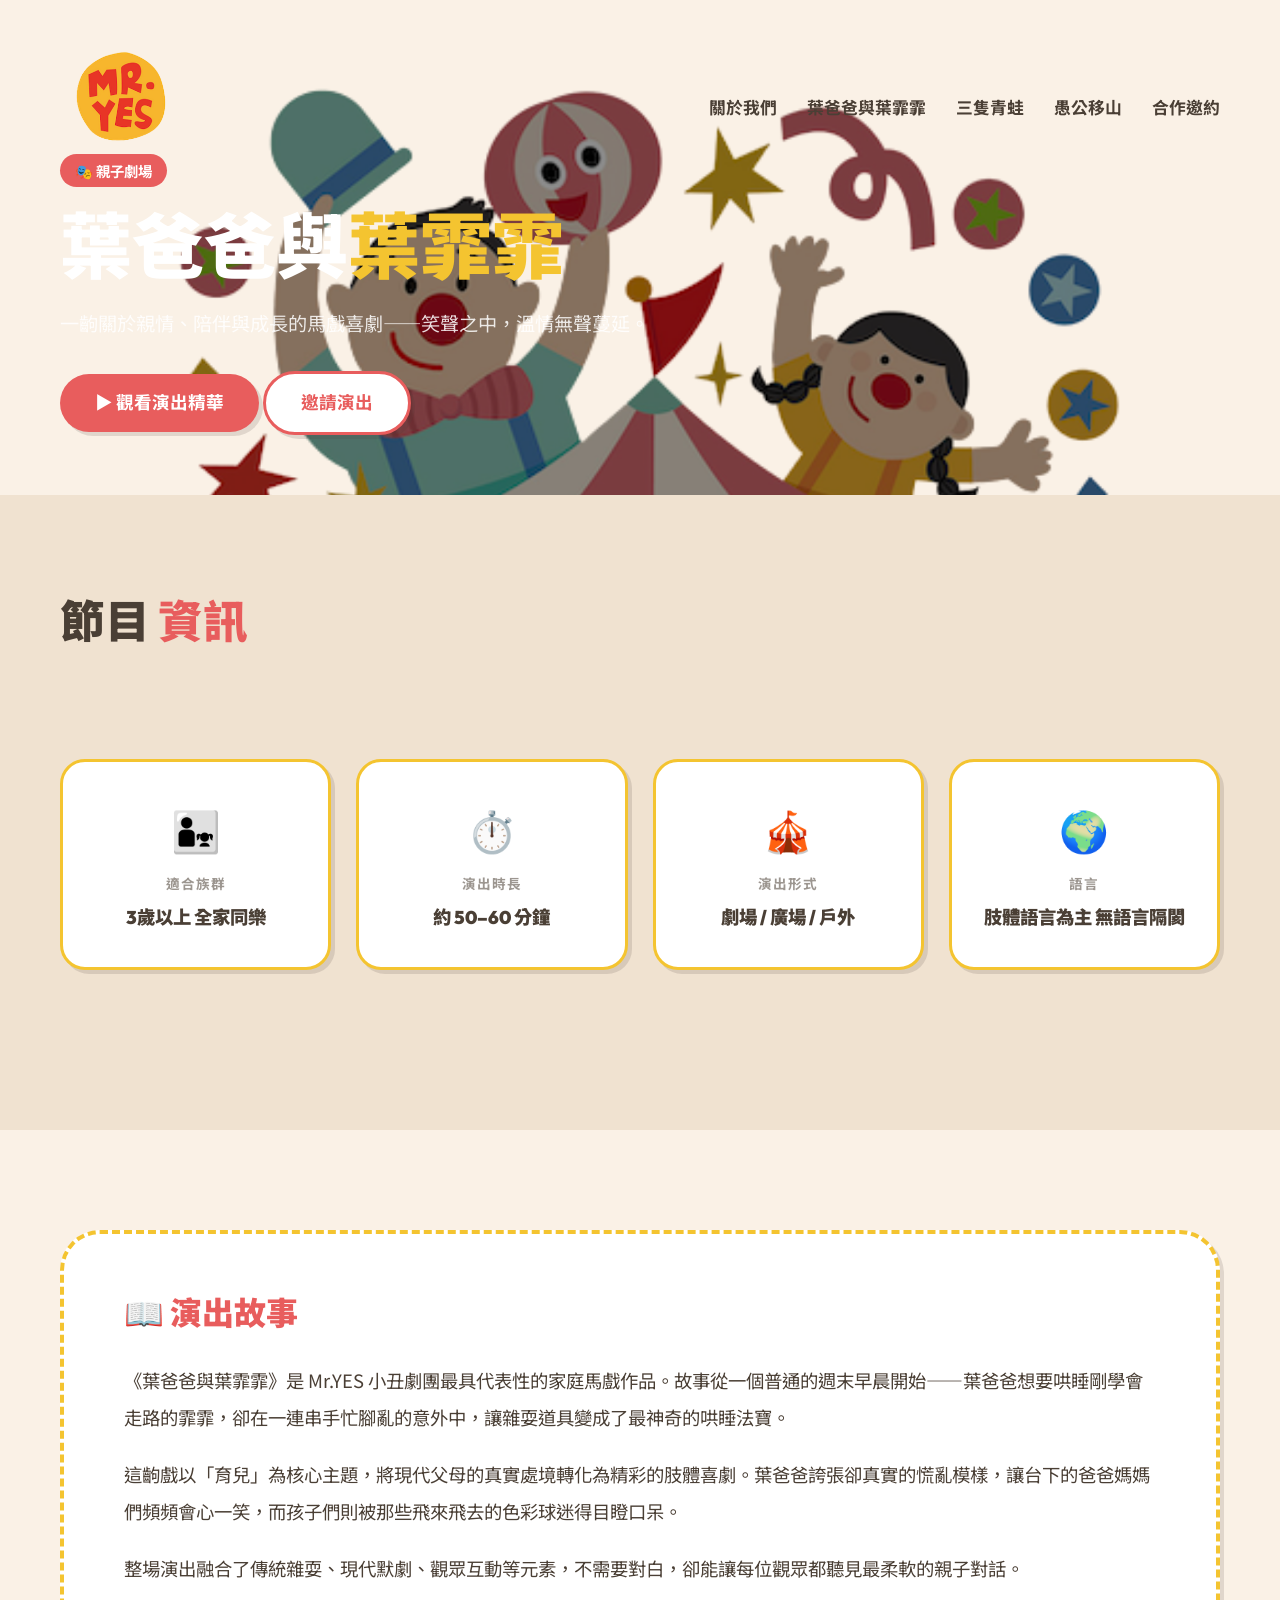
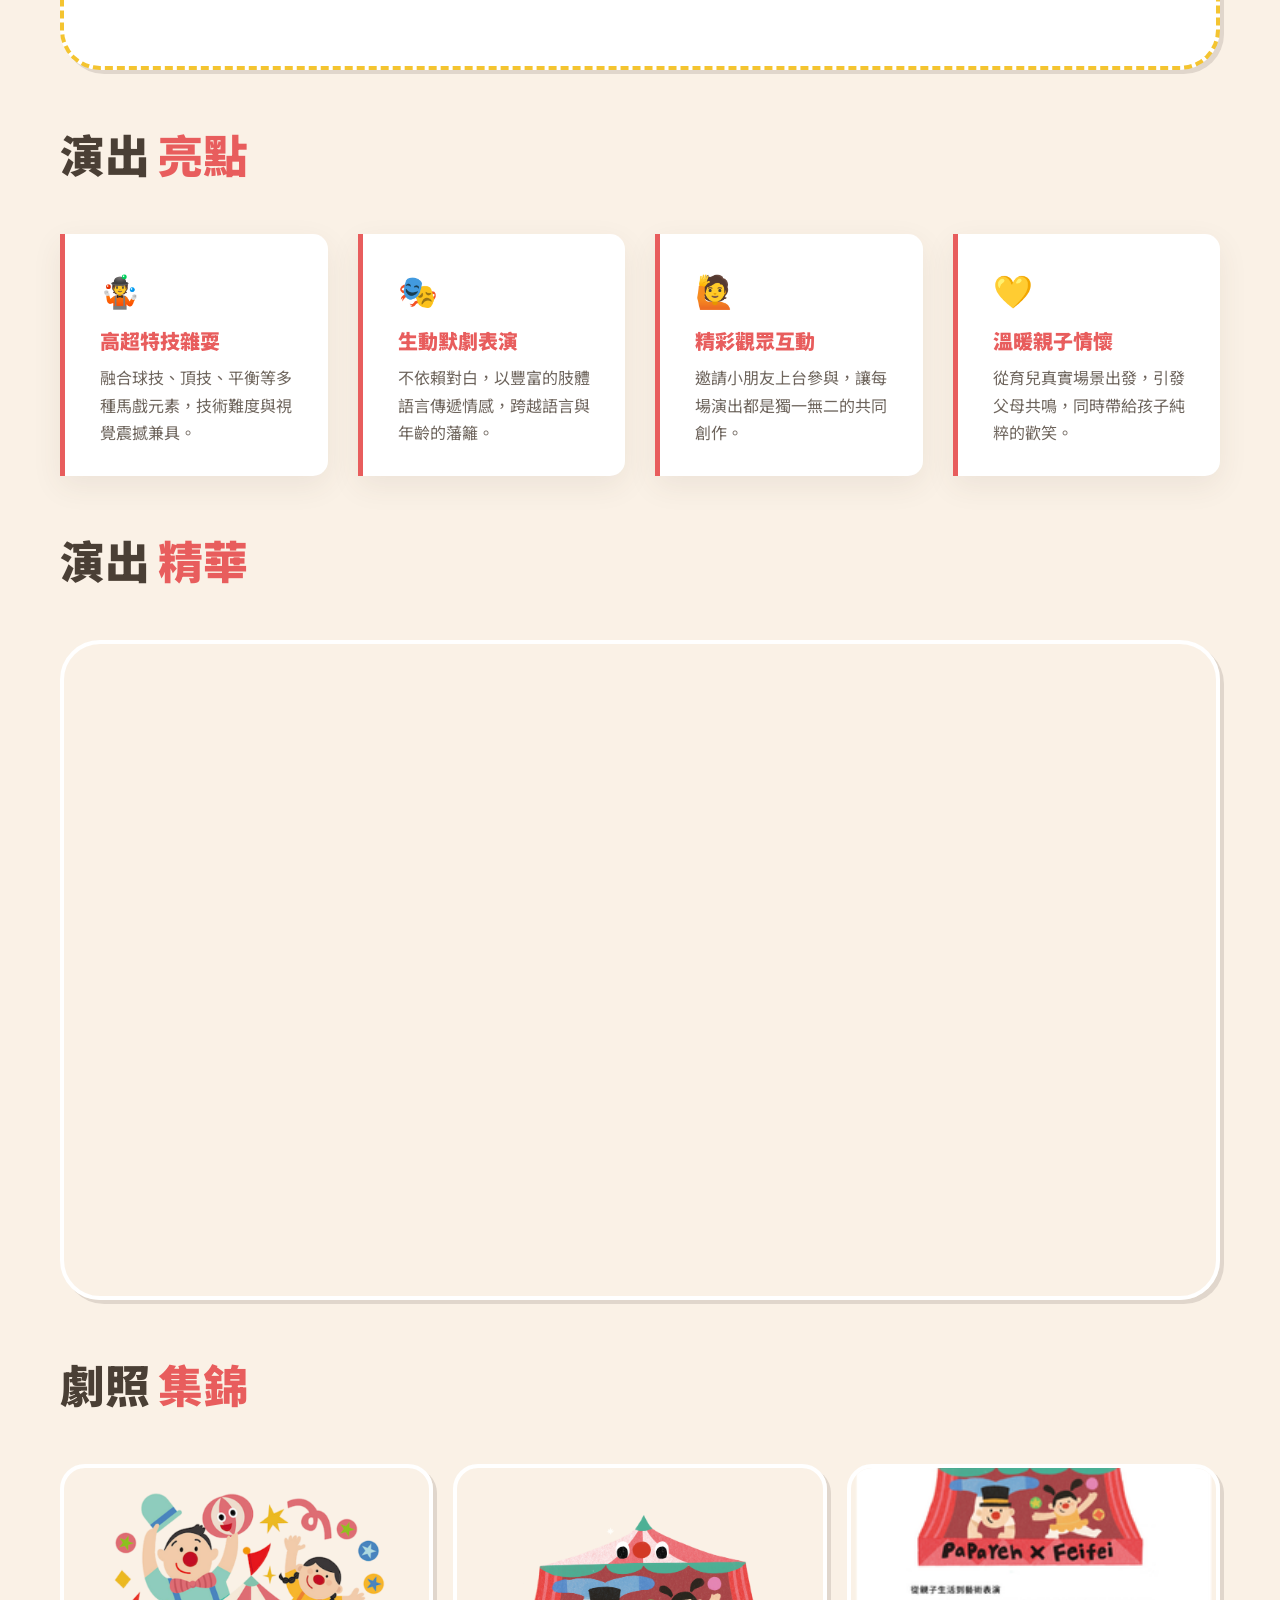
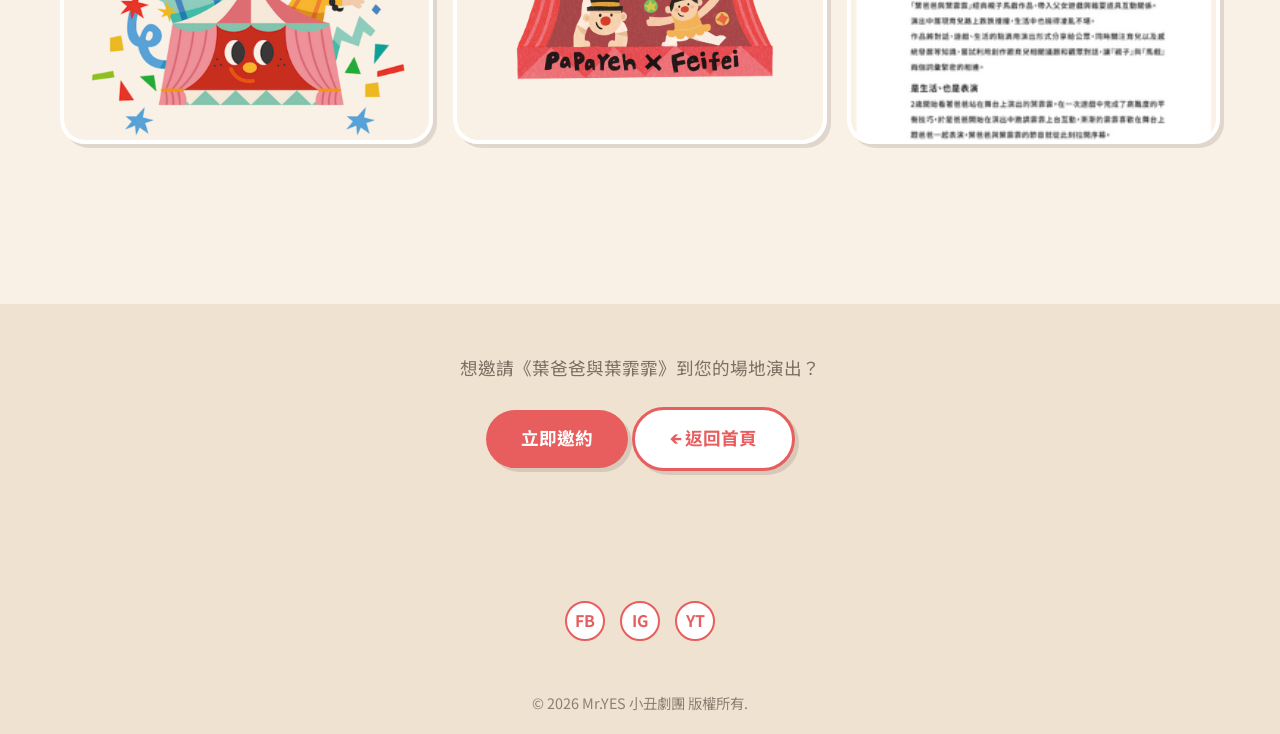
==== yepapa-details.html @ 453dd91f "Add files via upload" ====
<!DOCTYPE html>
<html lang="zh-TW">

<head>
    <meta charset="UTF-8">
    <meta name="viewport" content="width=device-width, initial-scale=1.0">
    <title>葉爸爸與葉霏霏 | Mr.YES 小丑劇團</title>
    <meta name="description" content="《葉爸爸與葉霏霏》——一齣關於親情、陪伴與成長的親子喜劇，融合高超雜耍特技與默劇元素，帶來笑中帶淚的奇幻體驗。">
    <link rel="preconnect" href="https://fonts.googleapis.com">
    <link rel="preconnect" href="https://fonts.gstatic.com" crossorigin>
    <link href="https://fonts.googleapis.com/css2?family=Noto+Sans+TC:wght@400;700;900&family=Outfit:wght@400;700;900&display=swap" rel="stylesheet">
    <link rel="stylesheet" href="css/style.css?v=2">
    <style>
        /* ── 詳情頁專用樣式 ── */
        .detail-hero {
            position: relative;
            min-height: 55vh;
            display: flex;
            align-items: flex-end;
            overflow: hidden;
            background: var(--dark);
        }
        .detail-hero-bg {
            position: absolute;
            inset: 0;
            background-image: url('圖片/葉爸/001.png');
            background-size: cover;
            background-position: center top;
            filter: brightness(0.55);
            transform: scale(1.05);
            transition: transform 8s ease-out;
        }
        .detail-hero-bg.loaded { transform: scale(1); }
        .detail-hero-content {
            position: relative;
            z-index: 2;
            padding: 60px 20px 60px;
            width: 100%;
            max-width: 1200px;
            margin: 0 auto;
        }
        .detail-hero-content .badge { margin-bottom: 20px; }
        .detail-hero-content h1 {
            font-family: var(--font-heading);
            font-size: clamp(2.5rem, 6vw, 4.5rem);
            font-weight: 900;
            color: var(--white);
            line-height: 1.1;
            margin-bottom: 20px;
        }
        .detail-hero-content h1 span { color: var(--secondary); }
        .detail-hero-content p {
            color: rgba(255,255,255,0.85);
            font-size: 1.2rem;
            max-width: 600px;
            margin-bottom: 30px;
            line-height: 1.8;
        }

        /* ── 節目資訊卡 ── */
        .info-cards {
            display: grid;
            grid-template-columns: repeat(auto-fit, minmax(200px, 1fr));
            gap: 25px;
            margin: 60px 0;
        }
        .info-card {
            background: var(--white);
            border: 3px solid var(--secondary);
            border-radius: var(--radius-md);
            padding: 35px 25px;
            text-align: center;
            box-shadow: var(--shadow-solid);
            transition: var(--transition);
        }
        .info-card:hover {
            transform: translateY(-5px);
            box-shadow: 6px 6px 0px rgba(74,63,53,0.15);
        }
        .info-card .ic-icon { font-size: 2.5rem; margin-bottom: 12px; }
        .info-card .ic-label {
            font-size: 0.85rem;
            color: rgba(74,63,53,0.55);
            font-weight: 700;
            letter-spacing: 1px;
            text-transform: uppercase;
            margin-bottom: 8px;
        }
        .info-card .ic-value {
            font-size: 1.15rem;
            font-weight: 900;
            font-family: var(--font-heading);
            color: var(--text-main);
        }

        /* ── 故事區塊 ── */
        .story-section {
            background: var(--white);
            border: 4px dashed var(--secondary);
            border-radius: var(--radius-lg);
            padding: 60px;
            box-shadow: var(--shadow-solid);
            margin-bottom: 60px;
        }
        .story-section h2 {
            font-family: var(--font-heading);
            font-size: 2rem;
            color: var(--primary);
            margin-bottom: 30px;
        }
        .story-section p {
            font-size: 1.15rem;
            line-height: 2;
            color: var(--text-main);
            margin-bottom: 20px;
        }

        /* ── 演出特色 ── */
        .features-grid {
            display: grid;
            grid-template-columns: repeat(auto-fit, minmax(260px, 1fr));
            gap: 30px;
            margin-bottom: 60px;
        }
        .feature-item {
            background: var(--white);
            border-left: 5px solid var(--primary);
            border-radius: 0 var(--radius-sm) var(--radius-sm) 0;
            padding: 30px 30px 30px 35px;
            box-shadow: var(--shadow-card);
            transition: var(--transition);
        }
        .feature-item:hover { transform: translateX(5px); }
        .feature-item .fi-icon { font-size: 2rem; margin-bottom: 15px; }
        .feature-item h3 {
            font-family: var(--font-heading);
            font-size: 1.25rem;
            color: var(--primary);
            margin-bottom: 10px;
        }
        .feature-item p {
            font-size: 1rem;
            color: rgba(74,63,53,0.8);
            line-height: 1.7;
        }

        /* ── 劇照畫廊 ── */
        .gallery-grid {
            display: grid;
            grid-template-columns: repeat(auto-fit, minmax(280px, 1fr));
            gap: 20px;
            margin-bottom: 60px;
        }
        .gallery-item {
            position: relative;
            border-radius: var(--radius-md);
            overflow: hidden;
            aspect-ratio: 4/3;
            box-shadow: var(--shadow-solid);
            border: 4px solid var(--white);
        }
        .gallery-item img {
            width: 100%;
            height: 100%;
            object-fit: cover;
            transition: transform 0.5s ease;
        }
        .gallery-item:hover img { transform: scale(1.08); }

        /* ── 演出影片 ── */
        .video-wrapper {
            position: relative;
            padding-bottom: 56.25%;
            height: 0;
            overflow: hidden;
            border-radius: var(--radius-lg);
            box-shadow: var(--shadow-solid);
            border: 4px solid var(--white);
            margin-bottom: 60px;
        }
        .video-wrapper iframe {
            position: absolute;
            top: 0; left: 0;
            width: 100%; height: 100%;
        }

        /* ── 返回按鈕區 ── */
        .back-bar {
            background: var(--darker);
            padding: 50px 0;
            text-align: center;
        }

        @media (max-width: 768px) {
            .story-section { padding: 35px 25px; }
            .detail-hero-content h1 { font-size: 2.2rem; }
        }
    </style>
</head>

<body>
    <!-- Navbar -->
    <header class="navbar">
        <div class="container nav-container">
            <div class="logo-wrapper">
                <a href="index.html" class="brand-logo">
                    <img src="images/001.png" alt="Mr.YES Logo" style="max-height: 160px;">
                </a>
                <img src="images/04.png" alt="Circus Decoration" class="logo-deco-04">
            </div>
            <nav class="nav-links">
                <a href="index.html#about" class="nav-link">關於我們</a>
                <a href="index.html#yepapa" class="nav-link">葉爸爸與葉霏霏</a>
                <a href="index.html#threefrogs" class="nav-link">三隻青蛙</a>
                <a href="index.html#yugong" class="nav-link">愚公移山</a>
                <a href="index.html#contact" class="nav-link">合作邀約</a>
            </nav>
            <button class="mobile-menu-btn" aria-label="Toggle Menu">
                <span></span><span></span><span></span>
            </button>
        </div>
    </header>

    <!-- Hero Banner -->
    <section class="detail-hero" style="padding-top: 80px;">
        <div class="detail-hero-bg" id="heroBg"></div>
        <div class="detail-hero-content">
            <div class="badge">🎭 親子劇場</div>
            <h1>葉爸爸與<span>葉霏霏</span></h1>
            <p>一齣關於親情、陪伴與成長的馬戲喜劇——笑聲之中，溫情無聲蔓延。</p>
            <div class="cta-wrapper">
                <a href="https://youtu.be/DWxjYzUXxSg?si=eGP-qQNQg9RpMxKn" target="_blank" class="btn btn-primary">▶ 觀看演出精華</a>
                <a href="index.html#contact" class="btn btn-outline">邀請演出</a>
            </div>
        </div>
    </section>

    <!-- 節目資訊 -->
    <section class="section-padding" style="background: var(--darker);">
        <div class="container">
            <h2 class="section-title text-center reveal">節目 <span>資訊</span></h2>
            <div class="info-cards reveal">
                <div class="info-card">
                    <div class="ic-icon">👨‍👧</div>
                    <div class="ic-label">適合族群</div>
                    <div class="ic-value">3歲以上 全家同樂</div>
                </div>
                <div class="info-card">
                    <div class="ic-icon">⏱️</div>
                    <div class="ic-label">演出時長</div>
                    <div class="ic-value">約 50–60 分鐘</div>
                </div>
                <div class="info-card">
                    <div class="ic-icon">🎪</div>
                    <div class="ic-label">演出形式</div>
                    <div class="ic-value">劇場 / 廣場 / 戶外</div>
                </div>
                <div class="info-card">
                    <div class="ic-icon">🌍</div>
                    <div class="ic-label">語言</div>
                    <div class="ic-value">肢體語言為主 無語言隔閡</div>
                </div>
            </div>
        </div>
    </section>

    <!-- 演出故事 -->
    <section class="section-padding">
        <div class="container">
            <div class="story-section reveal">
                <h2>📖 演出故事</h2>
                <p>
                    《葉爸爸與葉霏霏》是 Mr.YES 小丑劇團最具代表性的家庭馬戲作品。故事從一個普通的週末早晨開始——葉爸爸想要哄睡剛學會走路的霏霏，卻在一連串手忙腳亂的意外中，讓雜耍道具變成了最神奇的哄睡法寶。
                </p>
                <p>
                    這齣戲以「育兒」為核心主題，將現代父母的真實處境轉化為精彩的肢體喜劇。葉爸爸誇張卻真實的慌亂模樣，讓台下的爸爸媽媽們頻頻會心一笑，而孩子們則被那些飛來飛去的色彩球迷得目瞪口呆。
                </p>
                <p>
                    整場演出融合了傳統雜耍、現代默劇、觀眾互動等元素，不需要對白，卻能讓每位觀眾都聽見最柔軟的親子對話。
                </p>
            </div>

            <!-- 演出特色 -->
            <h2 class="section-title reveal">演出 <span>亮點</span></h2>
            <div class="features-grid">
                <div class="feature-item reveal">
                    <div class="fi-icon">🤹</div>
                    <h3>高超特技雜耍</h3>
                    <p>融合球技、頂技、平衡等多種馬戲元素，技術難度與視覺震撼兼具。</p>
                </div>
                <div class="feature-item reveal" style="transition-delay:0.1s;">
                    <div class="fi-icon">🎭</div>
                    <h3>生動默劇表演</h3>
                    <p>不依賴對白，以豐富的肢體語言傳遞情感，跨越語言與年齡的藩籬。</p>
                </div>
                <div class="feature-item reveal" style="transition-delay:0.2s;">
                    <div class="fi-icon">🙋</div>
                    <h3>精彩觀眾互動</h3>
                    <p>邀請小朋友上台參與，讓每場演出都是獨一無二的共同創作。</p>
                </div>
                <div class="feature-item reveal" style="transition-delay:0.3s;">
                    <div class="fi-icon">💛</div>
                    <h3>溫暖親子情懷</h3>
                    <p>從育兒真實場景出發，引發父母共鳴，同時帶給孩子純粹的歡笑。</p>
                </div>
            </div>

            <!-- 演出影片 -->
            <h2 class="section-title reveal">演出 <span>精華</span></h2>
            <div class="video-wrapper reveal">
                <iframe src="https://www.youtube.com/embed/DWxjYzUXxSg" title="葉爸爸與葉霏霏 演出精華" frameborder="0" allow="accelerometer; autoplay; clipboard-write; encrypted-media; gyroscope; picture-in-picture" allowfullscreen></iframe>
            </div>

            <!-- 劇照集錦 -->
            <h2 class="section-title reveal">劇照 <span>集錦</span></h2>
            <div class="gallery-grid">
                <div class="gallery-item reveal">
                    <img src="圖片/葉爸/001.png" alt="葉爸爸與葉霏霏 演出劇照 1" loading="lazy">
                </div>
                <div class="gallery-item reveal" style="transition-delay:0.15s;">
                    <img src="圖片/葉爸/002.png" alt="葉爸爸與葉霏霏 演出劇照 2" loading="lazy">
                </div>
                <div class="gallery-item reveal" style="transition-delay:0.3s;">
                    <img src="圖片/葉爸/01.png" alt="葉爸爸與葉霏霏 演出劇照 3" loading="lazy">
                </div>
            </div>
        </div>
    </section>

    <!-- 返回 / 聯繫 -->
    <div class="back-bar">
        <div class="container">
            <p style="font-size:1.1rem; color:rgba(74,63,53,0.7); margin-bottom:25px;">想邀請《葉爸爸與葉霏霏》到您的場地演出？</p>
            <div class="cta-wrapper" style="justify-content:center;">
                <a href="index.html#contact" class="btn btn-primary">立即邀約</a>
                <a href="index.html" class="btn btn-outline">← 返回首頁</a>
            </div>
        </div>
    </div>

    <!-- Footer -->
    <footer>
        <div class="container footer-content" style="border-bottom: none; padding-bottom: 20px;">
            <div class="social-links" style="margin-bottom: 0;">
                <a href="https://www.facebook.com/Mryes2014/" target="_blank" aria-label="Facebook">FB</a>
                <a href="https://www.instagram.com/mr.yes2019/" target="_blank" aria-label="Instagram">IG</a>
                <a href="https://youtube.com/playlist?list=PLaAywsOGwXCqd4hu7_4pKjKCJ964OownR" target="_blank" aria-label="YouTube">YT</a>
            </div>
        </div>
        <div class="footer-bottom">
            <p>&copy; 2026 Mr.YES 小丑劇團 版權所有.</p>
        </div>
    </footer>

    <script src="js/main.js?v=2"></script>
    <script>
        // Ken Burns on hero bg
        document.addEventListener('DOMContentLoaded', () => {
            const bg = document.getElementById('heroBg');
            setTimeout(() => bg.classList.add('loaded'), 100);
        });
    </script>
</body>
</html>
---- css/style.css ----
/* Mr.YES Theatre Design System */
:root {
    /* Color Palette - Playful Circus Theme */
    --primary: #E85D5D;
    /* Circus Red */
    --primary-hover: #D04545;
    --secondary: #F4C430;
    /* Sunny Yellow */
    --accent-green: #76C2AF;
    /* Mint Green */
    --accent-blue: #5C9CE6;
    /* Sky Blue */
    --dark: #FAF1E6;
    /* Cream/Beige Background */
    --darker: #F0E2D0;
    /* Slightly darker cream for alternating sections */
    --light: #FFFFFF;
    /* White for cards/stickers */
    --text-main: #4A3F35;
    /* Dark Brown for text */
    --white: #FFFFFF;

    /* Gradients */
    --gradient-primary: linear-gradient(135deg, #E85D5D, #FF7B7B);
    --gradient-dark: linear-gradient(135deg, #FAF1E6, #F0E2D0);

    /* Typography */
    --font-heading: 'Outfit', 'Noto Sans TC', sans-serif;
    --font-body: 'Noto Sans TC', sans-serif;

    /* Utilities */
    --radius-sm: 15px;
    --radius-md: 25px;
    --radius-lg: 40px;
    --transition: all 0.3s cubic-bezier(0.25, 0.8, 0.25, 1);

    /* Shadows - Soft & Playful */
    --shadow-glass: 0 4px 15px rgba(0, 0, 0, 0.05);
    --shadow-card: 0 10px 30px rgba(74, 63, 53, 0.08);
    --shadow-hover: 0 15px 35px rgba(232, 93, 93, 0.2);
    --shadow-solid: 4px 4px 0px rgba(74, 63, 53, 0.15);
    /* Sticker-like drop shadow */
}

/* Reset & Base Styles */
* {
    margin: 0;
    padding: 0;
    box-sizing: border-box;
}

html {
    scroll-behavior: smooth;
    font-size: 16px;
}

body {
    font-family: var(--font-body);
    color: var(--text-main);
    /* Dark brown text */
    background-color: var(--dark);
    /* Cream Base */
    line-height: 1.6;
    overflow-x: hidden;
}

h1,
h2,
h3,
h4 {
    font-family: var(--font-heading);
    font-weight: 900;
    line-height: 1.2;
}

.container {
    max-width: 1200px;
    margin: 0 auto;
    padding: 0 20px;
}

.section-padding {
    padding: 100px 0;
}

.bg-light {
    background-color: var(--darker);
    /* Alternating dark blue */
}

.text-center {
    text-align: center;
}

/* Section Title */
.section-title {
    font-size: 2.8rem;
    margin-bottom: 50px;
    color: var(--text-main);
    position: relative;
    display: inline-block;
}

.section-title span {
    color: var(--primary);
}

/* Buttons */
.btn {
    display: inline-block;
    padding: 15px 35px;
    border-radius: 50px;
    font-size: 1.1rem;
    font-weight: 700;
    text-decoration: none;
    cursor: pointer;
    transition: var(--transition);
    border: none;
    font-family: var(--font-heading);
}

.btn-primary {
    background: var(--primary);
    color: var(--white);
    box-shadow: var(--shadow-solid);
}

.btn-primary:hover {
    transform: translateY(-3px);
    background: var(--primary-hover);
    box-shadow: 6px 6px 0px rgba(74, 63, 53, 0.15);
}

.btn-outline {
    background: var(--white);
    color: var(--primary);
    border: 3px solid var(--primary);
    box-shadow: var(--shadow-solid);
}

.btn-outline:hover {
    background: var(--primary);
    color: var(--white);
}

.text-link {
    color: var(--primary);
    text-decoration: none;
    font-weight: 700;
    font-size: 1.1rem;
    display: inline-flex;
    align-items: center;
    transition: var(--transition);
}

.text-link:hover {
    transform: translateX(5px);
    color: var(--primary-hover);
}

.w-100 {
    width: 100%;
}

.mt-4 {
    margin-top: 2rem;
}

/* --- Navbar --- */
.navbar {
    position: fixed;
    top: 0;
    left: 0;
    width: 100%;
    z-index: 1000;
    transition: var(--transition);
    padding: 20px 0;
}

.navbar.scrolled {
    padding: 15px 0;
    background: rgba(250, 241, 230, 0.95);
    /* Cream Glass */
    backdrop-filter: blur(15px);
    -webkit-backdrop-filter: blur(15px);
    border-bottom: 3px dashed var(--secondary);
    /* Cute dashed border */
    box-shadow: var(--shadow-glass);
}

.nav-container {
    display: flex;
    justify-content: space-between;
    align-items: center;
}

.brand-logo {
    font-size: 2rem;
    font-weight: 900;
    color: var(--primary);
    text-decoration: none;
    font-family: var(--font-heading);
    letter-spacing: 1px;
}

.brand-logo span {
    color: var(--secondary);
}

.nav-links {
    display: flex;
    gap: 30px;
    align-items: center;
}

.nav-link {
    color: var(--text-main);
    text-decoration: none;
    font-weight: 700;
    font-size: 1.05rem;
    transition: var(--transition);
    position: relative;
}

.nav-link::after {
    content: '';
    position: absolute;
    bottom: -5px;
    left: 0;
    width: 0%;
    height: 3px;
    background: var(--secondary);
    transition: var(--transition);
    border-radius: 2px;
}

.nav-link:hover::after {
    width: 100%;
}

.nav-link.highlight-link {
    background: var(--secondary);
    color: var(--dark);
    padding: 8px 20px;
    border-radius: 20px;
}

.nav-link.highlight-link::after {
    display: none;
}

.nav-link.highlight-link:hover {
    background: var(--white);
    transform: translateY(-2px);
}

.mobile-menu-btn {
    display: none;
    background: transparent;
    border: none;
    cursor: pointer;
    flex-direction: column;
    gap: 5px;
}

.mobile-menu-btn span {
    width: 25px;
    height: 3px;
    background: var(--white);
    transition: var(--transition);
}

/* --- Hero Section --- */
.hero {
    position: relative;
    min-height: 100vh;
    display: flex;
    align-items: center;
    color: var(--text-main);
    overflow: hidden;
    padding-top: 80px;
}

.hero-slider-center-wrapper {
    position: relative;
    z-index: 3;
    width: 85%;
    max-width: 1000px;
    margin: 0 auto;
    aspect-ratio: 16/9;
    border-radius: var(--radius-lg);
    overflow: hidden;
    box-shadow: var(--shadow-card);
    border: 8px solid var(--white);
}

.hero-center-cta {
    position: absolute;
    bottom: 30px;
    left: 50%;
    transform: translateX(-50%);
    display: flex;
    gap: 20px;
    z-index: 10;
}

.hero-slider {
    position: absolute;
    top: 0;
    left: 0;
    width: 100%;
    height: 100%;
    z-index: 1;
    background: var(--dark);
    overflow: hidden;
}

.slide {
    position: absolute;
    top: 0;
    left: 100%;
    width: 100%;
    height: 100%;
    background-size: cover;
    background-position: center;
    transition: left 0.8s cubic-bezier(0.77, 0, 0.18, 1);
}

.slide.active {
    left: 0;
    animation: kenburns 15s ease-in-out forwards;
}

.slide.prev {
    left: -100%;
}

/* Simple slider: disable kenburns, keep clean transition */
.simple-slider .slide.active {
    animation: none;
}

.slide-container {
    position: absolute;
    top: 0;
    left: 0;
    width: 100%;
    height: 100%;
    overflow: hidden;
}

.hero-overlay {
    position: absolute;
    top: 0;
    left: 0;
    width: 100%;
    height: 100%;
    background: rgba(250, 241, 230, 0.08);
    z-index: 2;
}

.hero-text {
    max-width: 100%;
}

.main-title {
    font-size: 5rem;
    margin-bottom: 20px;
    letter-spacing: -1px;
    cursor: zoom-in;
    display: inline-block;
    transition: transform 0.3s ease, letter-spacing 0.3s ease;
}

.main-title:hover {
    transform: scale(1.08);
    letter-spacing: 2px;
}

.main-title span {
    color: var(--secondary);
    display: block;
    font-size: 4rem;
}

.subtitle {
    font-size: 1.5rem;
    margin-bottom: 40px;
    color: rgba(74, 63, 53, 0.85);
    line-height: 1.5;
}

.hero-buttons {
    display: flex;
    gap: 20px;
}

.decor {
    position: absolute;
    z-index: 1;
    font-size: 3rem;
    opacity: 0.6;
}

/* --- About Section --- */
.about-grid {
    display: grid;
    grid-template-columns: 1fr 1fr;
    gap: 60px;
    align-items: center;
}

.about-text p {
    font-size: 1.2rem;
    margin-bottom: 20px;
    color: rgba(74, 63, 53, 0.85);
}

.about-image-wrapper {
    position: relative;
    height: 500px;
}

.about-image {
    position: absolute;
    top: 0;
    left: 0;
    width: 90%;
    height: 90%;
    background-image: url('../images/performance_2.png');
    background-size: cover;
    background-position: center;
    border-radius: var(--radius-lg);
    border: 4px solid var(--white);
    z-index: 2;
    box-shadow: var(--shadow-solid);
}

.about-shape {
    position: absolute;
    bottom: 0;
    right: 0;
    width: 80%;
    height: 80%;
    background: var(--secondary);
    border-radius: var(--radius-lg);
    z-index: 1;
    transform: translate(10%, 10%);
}

/* Performance Timeline Layout */
.performance-timeline {
    position: relative;
    padding-left: 30px;
    margin-top: 20px;
}

.performance-timeline::before {
    content: '';
    position: absolute;
    left: 0;
    top: 5px;
    bottom: 5px;
    width: 3px;
    background: var(--secondary);
    opacity: 0.3;
    border-radius: 10px;
}

.timeline-item {
    position: relative;
    margin-bottom: 25px;
}

.timeline-item::before {
    content: '';
    position: absolute;
    left: -35px;
    top: 5px;
    width: 13px;
    height: 13px;
    background: var(--secondary);
    border: 3px solid var(--white);
    border-radius: 50%;
    z-index: 2;
    box-shadow: 2px 2px 0px rgba(74, 63, 53, 0.1);
}

.timeline-year {
    font-family: var(--font-heading);
    font-weight: 900;
    font-size: 1.4rem;
    color: var(--primary);
    display: block;
    margin-bottom: 5px;
    line-height: 1;
}

.timeline-content {
    font-size: 1.1rem;
    color: var(--text-main);
    line-height: 1.5;
}

.timeline-content span {
    display: block;
    margin-bottom: 5px;
}


/* --- Classic Programs --- */
.programs-grid {
    display: grid;
    grid-template-columns: repeat(auto-fit, minmax(300px, 1fr));
    gap: 40px;
}

.program-card {
    background: var(--white);
    /* Sticker card */
    border: 3px solid var(--accent-blue);
    border-radius: var(--radius-md);
    overflow: hidden;
    box-shadow: var(--shadow-solid);
    transition: var(--transition);
}

.program-card:hover {
    transform: translateY(-5px);
    box-shadow: 6px 6px 0px rgba(74, 63, 53, 0.15);
    border-color: var(--primary);
}

.card-img {
    height: 250px;
    background-size: cover;
    background-position: center;
}

.card-content {
    padding: 30px;
}

.card-content h3 {
    font-size: 1.6rem;
    margin-bottom: 15px;
    color: var(--primary);
}

.card-content p {
    color: rgba(74, 63, 53, 0.8);
    margin-bottom: 0;
}

/* --- Event 2026 --- */
.event-special {
    background: var(--darker);
    color: var(--text-main);
    overflow: hidden;
}

.event-banner {
    display: flex;
    align-items: center;
    justify-content: space-between;
    gap: 50px;
    background: var(--white);
    border: 4px dashed var(--accent-green);
    padding: 60px;
    border-radius: var(--radius-lg);
    box-shadow: var(--shadow-solid);
}

.event-content {
    flex: 1;
}

.badge {
    display: inline-block;
    background: var(--primary);
    color: var(--white);
    padding: 5px 15px;
    border-radius: 20px;
    font-weight: bold;
    margin-bottom: 20px;
    font-size: 0.9rem;
}

.event-content h2 {
    font-size: 3.5rem;
    margin-bottom: 20px;
    color: var(--primary);
}

.event-content p {
    font-size: 1.2rem;
    margin-bottom: 30px;
    color: var(--text-main);
}

.event-features {
    list-style: none;
    margin-bottom: 30px;
}

.event-features li {
    font-size: 1.1rem;
    margin-bottom: 10px;
    display: flex;
    align-items: center;
    gap: 10px;
}

.event-visual {
    flex: 1;
    display: flex;
    justify-content: center;
}

.ticket-mockup {
    background: var(--gradient-primary);
    border-radius: 15px;
    padding: 20px;
    width: 300px;
    box-shadow: 0 20px 40px rgba(0, 0, 0, 0.4);
    transform: rotate(5deg);
}

.ticket-header {
    border-bottom: 2px dashed rgba(255, 255, 255, 0.5);
    padding-bottom: 10px;
    text-align: center;
    font-weight: bold;
    letter-spacing: 3px;
}

.ticket-body {
    padding: 30px 10px;
    text-align: center;
}

.ticket-body h4 {
    font-size: 2rem;
    margin-bottom: 10px;
}

/* --- Services (Project & Courses) --- */
.services-grid {
    display: grid;
    grid-template-columns: 1fr 1fr;
    gap: 40px;
}

.service-block {
    background: var(--white);
    border: 3px solid var(--secondary);
    padding: 50px;
    border-radius: var(--radius-lg);
    box-shadow: var(--shadow-solid);
    transition: var(--transition);
}

.service-block:hover {
    transform: translateY(-5px);
    box-shadow: 6px 6px 0px rgba(74, 63, 53, 0.15);
    border-color: var(--primary);
}

.icon-wrapper {
    font-size: 4rem;
    margin-bottom: 20px;
}

.service-block h3 {
    font-size: 2rem;
    margin-bottom: 20px;
}

.service-block p {
    font-size: 1.1rem;
    color: rgba(74, 63, 53, 0.8);
    margin-bottom: 30px;
}

/* --- Contact Section --- */
.contact-card {
    display: flex;
    background: var(--white);
    border: 4px solid var(--accent-blue);
    border-radius: var(--radius-lg);
    overflow: hidden;
    color: var(--text-main);
    box-shadow: var(--shadow-solid);
}

.contact-info {
    flex: 1;
    padding: 60px;
}

.contact-info h2 {
    font-size: 3rem;
    margin-bottom: 20px;
}

.contact-info h2 span {
    color: var(--secondary);
}

.contact-info p {
    font-size: 1.2rem;
    margin-bottom: 40px;
    opacity: 0.9;
}

.contact-details {
    display: flex;
    flex-direction: column;
    gap: 20px;
}

.contact-item {
    display: flex;
    align-items: center;
    gap: 15px;
}

.contact-item .icon {
    font-size: 1.5rem;
}

.contact-link {
    color: var(--text-main);
    text-decoration: none;
    font-size: 1.2rem;
    font-weight: bold;
    transition: var(--transition);
}

.contact-link:hover {
    color: var(--secondary);
}

.contact-form-wrapper {
    flex: 1;
    background: var(--darker);
    padding: 60px;
    color: var(--text-main);
    border-left: 4px dashed var(--accent-blue);
}

.form-group {
    margin-bottom: 25px;
}

.form-group input,
.form-group select,
.form-group textarea {
    width: 100%;
    padding: 15px 20px;
    border: 2px solid rgba(74, 63, 53, 0.2);
    border-radius: var(--radius-sm);
    font-size: 1rem;
    font-family: var(--font-body);
    transition: var(--transition);
    background: var(--white);
    color: var(--text-main);
}

.form-group input::placeholder,
.form-group textarea::placeholder {
    color: rgba(74, 63, 53, 0.4);
}

.form-group input:focus,
.form-group select:focus,
.form-group textarea:focus {
    outline: none;
    border-color: var(--primary);
    box-shadow: 4px 4px 0px rgba(232, 93, 93, 0.15);
    background: var(--white);
}

/* Option styling for the select dropdown */
.form-group select option {
    background: var(--white);
    color: var(--text-main);
}

/* --- Footer --- */
footer {
    background: var(--darker);
    color: var(--text-main);
    padding: 80px 0 0;
}

.footer-content {
    display: flex;
    flex-direction: column;
    justify-content: center;
    align-items: center;
    border-bottom: 2px dashed rgba(74, 63, 53, 0.2);
    padding-bottom: 40px;
    margin-bottom: 30px;
}

.footer-logo-img {
    flex: 0 0 auto;
}

.footer-logo-img img {
    display: block;
    filter: drop-shadow(2px 4px 8px rgba(0, 0, 0, 0.15));
    transition: var(--transition);
}

.footer-logo-img:hover img {
    transform: scale(1.05) rotate(-2deg);
}

.footer-links {
    display: flex;
    gap: 30px;
}

.footer-links a {
    color: rgba(74, 63, 53, 0.7);
    text-decoration: none;
    transition: var(--transition);
}

.footer-links a:hover {
    color: var(--primary);
}

.social-links {
    display: flex;
    gap: 15px;
}

.social-links a {
    width: 40px;
    height: 40px;
    background: var(--white);
    border: 2px solid var(--primary);
    display: flex;
    justify-content: center;
    align-items: center;
    border-radius: 50%;
    color: var(--primary);
    text-decoration: none;
    font-weight: bold;
    transition: var(--transition);
}

.social-links a:hover {
    background: var(--primary);
    color: var(--white);
    transform: translateY(-3px);
}

.footer-bottom {
    text-align: center;
    color: rgba(74, 63, 53, 0.6);
    font-size: 0.9rem;
    padding-bottom: 20px;
}

/* --- Animations & Utilities --- */
.reveal,
.reveal-left,
.reveal-right,
.zoom-in {
    opacity: 0;
    transition: all 0.8s cubic-bezier(0.5, 0, 0, 1);
}

.reveal {
    transform: translateY(40px);
}

.reveal-left {
    transform: translateX(-50px);
}

.reveal-right {
    transform: translateX(50px);
}

.zoom-in {
    transform: scale(0.85);
}

.reveal.active,
.reveal-left.active,
.reveal-right.active,
.zoom-in.active {
    opacity: 1;
    transform: translate(0) scale(1);
}

@keyframes kenburns {
    0% {
        transform: scale(1);
    }

    100% {
        transform: scale(1.08);
    }
}

@keyframes float {
    0% {
        transform: translateY(0px) rotate(0deg);
    }

    50% {
        transform: translateY(-20px) rotate(5deg);
    }

    100% {
        transform: translateY(0px) rotate(0deg);
    }
}

@keyframes spin-sway {
    0% {
        transform: rotate(-8deg) scale(1);
    }

    50% {
        transform: rotate(8deg) scale(1.1);
    }

    100% {
        transform: rotate(-8deg) scale(1);
    }
}

/* Logo wrapper with pop-out 04 effect */
.logo-wrapper {
    position: relative;
    display: inline-flex;
    align-items: center;
}

.logo-wrapper .brand-logo {
    position: relative;
    z-index: 2;
    display: block;
}

.logo-deco-04 {
    position: absolute;
    right: -30px;
    top: 50%;
    transform: translateY(-50%) scale(0) rotate(-20deg);
    height: 90px;
    width: auto;
    z-index: 1;
    transform-origin: left center;
    filter: drop-shadow(2px 4px 8px rgba(0, 0, 0, 0.25));
    transition: transform 0.45s cubic-bezier(0.34, 1.56, 0.64, 1), opacity 0.3s ease;
    opacity: 0;
    pointer-events: none;
}

/* Pop out when hovering the logo wrapper */
.logo-wrapper:hover .logo-deco-04 {
    transform: translateY(-50%) scale(1) rotate(8deg);
    opacity: 1;
}

/* Gentle sway after pop-out */
.logo-wrapper:hover .logo-deco-04 {
    animation: deco-sway 3s ease-in-out infinite;
    animation-delay: 0.4s;
}

@keyframes deco-sway {
    0% {
        transform: translateY(-50%) scale(1) rotate(6deg);
    }

    50% {
        transform: translateY(-60%) scale(1.08) rotate(14deg);
    }

    100% {
        transform: translateY(-50%) scale(1) rotate(6deg);
    }
}

/* --- Nav Link Pop-out 04 Effect --- */
.nav-deco-wrapper {
    position: relative;
    display: inline-block;
}

/* The 04.png positioned above the nav link, hidden by default */
.nav-deco-04 {
    position: absolute;
    top: -10px;
    left: 50%;
    transform: translateX(-50%) translateY(0) scale(0) rotate(-15deg);
    transform-origin: center bottom;
    height: 90px;
    width: auto;
    opacity: 0;
    pointer-events: none;
    transition:
        transform 0.4s cubic-bezier(0.34, 1.56, 0.64, 1),
        opacity 0.2s ease;
    filter: drop-shadow(1px 3px 6px rgba(0, 0, 0, 0.25));
    z-index: 100;
}

/* Pop out above nav link on hover */
.nav-deco-wrapper:hover .nav-deco-04 {
    transform: translateX(-50%) translateY(-55px) scale(1) rotate(8deg);
    opacity: 1;
    animation: nav-deco-sway 2.5s ease-in-out infinite;
    animation-delay: 0.35s;
}

@keyframes nav-deco-sway {
    0% {
        transform: translateX(-50%) translateY(-55px) scale(1) rotate(6deg);
    }

    50% {
        transform: translateX(-50%) translateY(-65px) scale(1.08) rotate(14deg);
    }

    100% {
        transform: translateX(-50%) translateY(-55px) scale(1) rotate(6deg);
    }
}

/* --- Hero Scattered Stickers --- */
.hero-sticker {
    position: absolute;
    z-index: 4;
    pointer-events: none;
    filter: drop-shadow(2px 4px 10px rgba(0, 0, 0, 0.18));
}

/* Top-left: daddy figure */
.sticker-a {
    left: 2%;
    top: 18%;
    height: 160px;
    width: auto;
    transform: rotate(-10deg);
    animation: float-a 7s ease-in-out infinite;
}

/* Top-right: girl figure */
.sticker-b {
    right: 2%;
    top: 15%;
    height: 150px;
    width: auto;
    transform: rotate(8deg);
    animation: float-b 6s ease-in-out infinite;
    animation-delay: 1s;
}

/* Bottom-left: tent */
.sticker-c {
    left: 3%;
    bottom: 10%;
    height: 130px;
    width: auto;
    transform: rotate(5deg);
    animation: float-c 8s ease-in-out infinite;
    animation-delay: 0.5s;
}

/* Bottom-right: MR.YES badge */
.sticker-d {
    right: 3%;
    bottom: 12%;
    height: 110px;
    width: auto;
    transform: rotate(-6deg);
    animation: float-d 5.5s ease-in-out infinite;
    animation-delay: 1.5s;
}

@keyframes float-a {

    0%,
    100% {
        transform: rotate(-10deg) translateY(0px);
    }

    50% {
        transform: rotate(-6deg) translateY(-18px);
    }
}

@keyframes float-b {

    0%,
    100% {
        transform: rotate(8deg) translateY(0px);
    }

    50% {
        transform: rotate(12deg) translateY(-15px);
    }
}

@keyframes float-c {

    0%,
    100% {
        transform: rotate(5deg) translateY(0px);
    }

    50% {
        transform: rotate(2deg) translateY(-20px);
    }
}

@keyframes float-d {

    0%,
    100% {
        transform: rotate(-6deg) translateY(0px);
    }

    50% {
        transform: rotate(-10deg) translateY(-14px);
    }
}

.floating {
    animation: float 6s ease-in-out infinite;
}

/* --- Responsive --- */
@media (max-width: 992px) {

    .hero-grid,
    .about-grid,
    .event-banner,
    .contact-card {
        flex-direction: column;
        grid-template-columns: 1fr;
    }

    .event-banner {
        padding: 40px;
    }

    .contact-info,
    .contact-form-wrapper {
        padding: 40px;
    }

    .main-title {
        font-size: 4rem;
    }

    .main-title span {
        font-size: 3rem;
    }
}

@media (max-width: 768px) {
    .mobile-menu-btn {
        display: flex;
        z-index: 1001;
    }

    .nav-links {
        position: fixed;
        top: 0;
        right: -100%;
        width: 80%;
        max-width: 300px;
        height: 100vh;
        background: var(--dark);
        flex-direction: column;
        justify-content: center;
        transition: var(--transition);
        box-shadow: -10px 0 30px rgba(0, 0, 0, 0.5);
    }

    .nav-links.active {
        right: 0;
    }

    .services-grid {
        grid-template-columns: 1fr;
    }

    .footer-content {
        flex-direction: column;
        gap: 30px;
    }
}

/* --- Floating Music Button --- */
.music-toggle-btn {
    position: fixed;
    bottom: 30px;
    right: 30px;
    width: 60px;
    height: 60px;
    border-radius: 50%;
    background: var(--white);
    border: 3px solid var(--primary);
    color: var(--text-main);
    font-size: 1.5rem;
    display: flex;
    justify-content: center;
    align-items: center;
    cursor: pointer;
    z-index: 1000;
    box-shadow: var(--shadow-solid);
    transition: var(--transition);
    opacity: 0.8;
}

.music-toggle-btn:hover {
    transform: translateY(-5px) scale(1.1);
    background: var(--primary);
    color: var(--white);
}

.music-toggle-btn.playing {
    animation: pulse 2s infinite;
    opacity: 1;
}

@keyframes pulse {
    0% {
        box-shadow: 0 0 0 0 rgba(232, 93, 93, 0.4);
    }

    70% {
        box-shadow: 0 0 0 15px rgba(232, 93, 93, 0);
    }

    100% {
        box-shadow: 0 0 0 0 rgba(232, 93, 93, 0);
    }
}

/* --- Hero Marquee (新增：首頁跑馬燈區塊樣式) --- */
/* 跑馬燈外層容器：設定絕對定位於底部、背景色、層級與隱藏超出的內容 */
.hero-marquee-container {
    position: absolute;
    bottom: 0;
    left: 0;
    width: 100%;
    background: rgba(244, 196, 48, 0.9);
    /* Sunny Yellow with opacity */
    color: var(--text-main);
    padding: 10px 0;
    z-index: 20;
    overflow: hidden;
    white-space: nowrap;
    border-top: 2px dashed var(--white);
}

/* 跑馬燈內容：設定動畫滾動效果及文字排版 */
.hero-marquee-content {
    display: inline-block;
    padding-left: 100%;
    animation: marquee-scroll 20s linear infinite;
    font-weight: 700;
    font-size: 1.1rem;
    letter-spacing: 1px;
}

/* 跑馬燈文字間距 */
.hero-marquee-content span {
    margin: 0 20px;
}

/* 跑馬燈分隔點顏色 */
.hero-marquee-content .dot {
    color: var(--primary);
}

/* 跑馬燈滾動動畫關鍵影格：由右至左平移 */
@keyframes marquee-scroll {
    0% {
        transform: translate(0, 0);
    }

    100% {
        transform: translate(-100%, 0);
    }
}
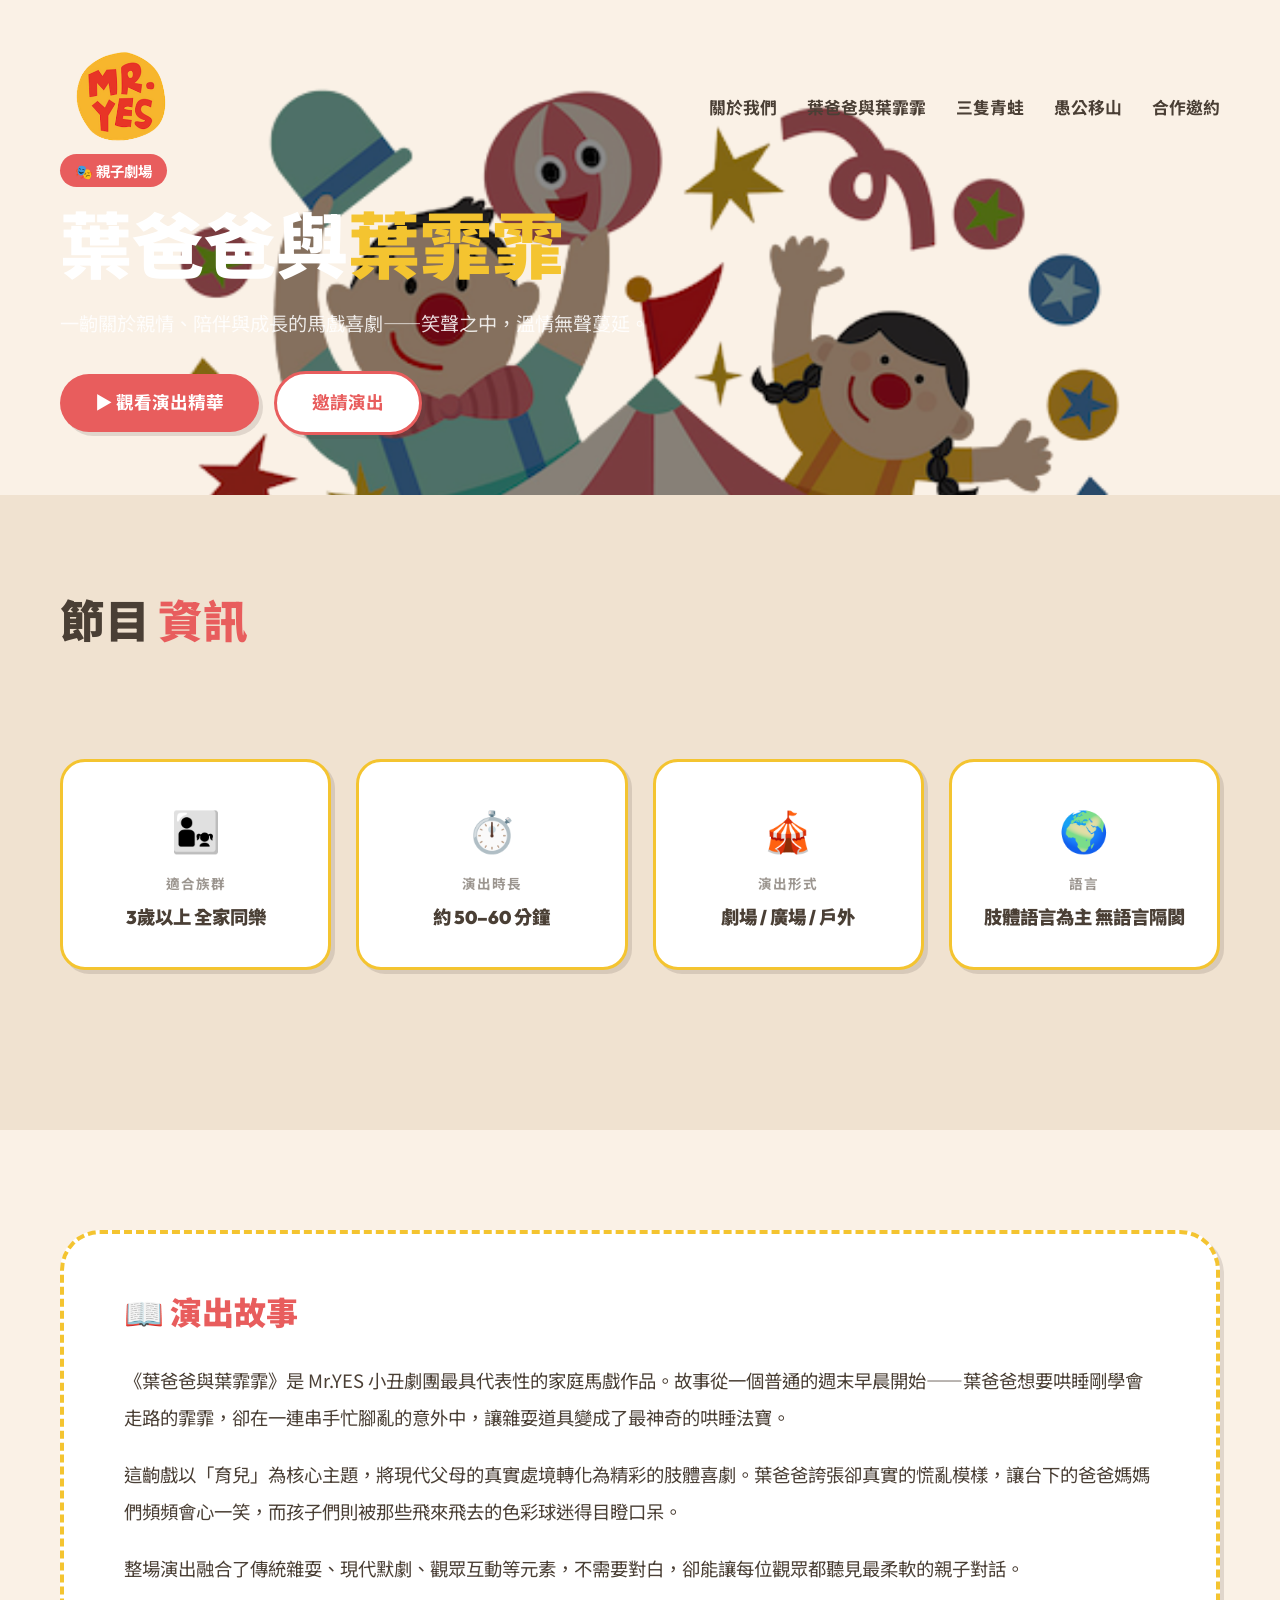
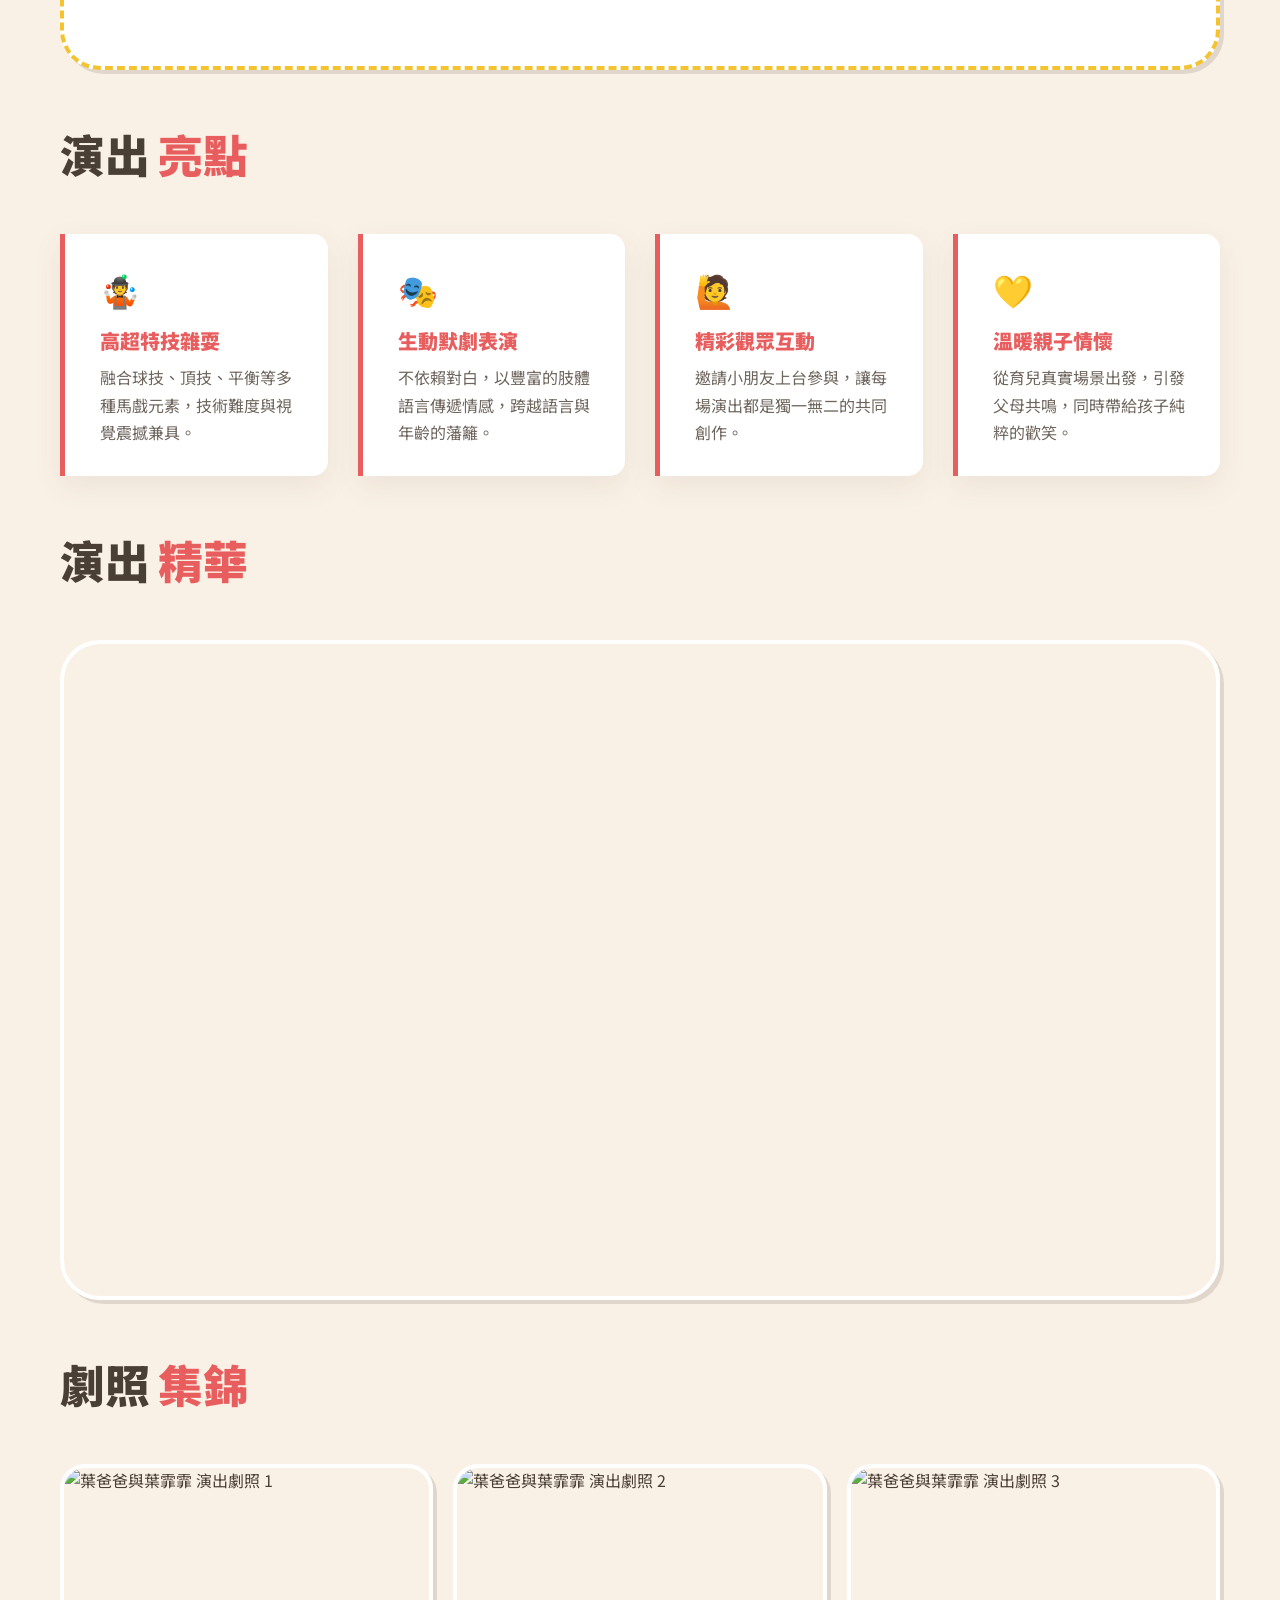
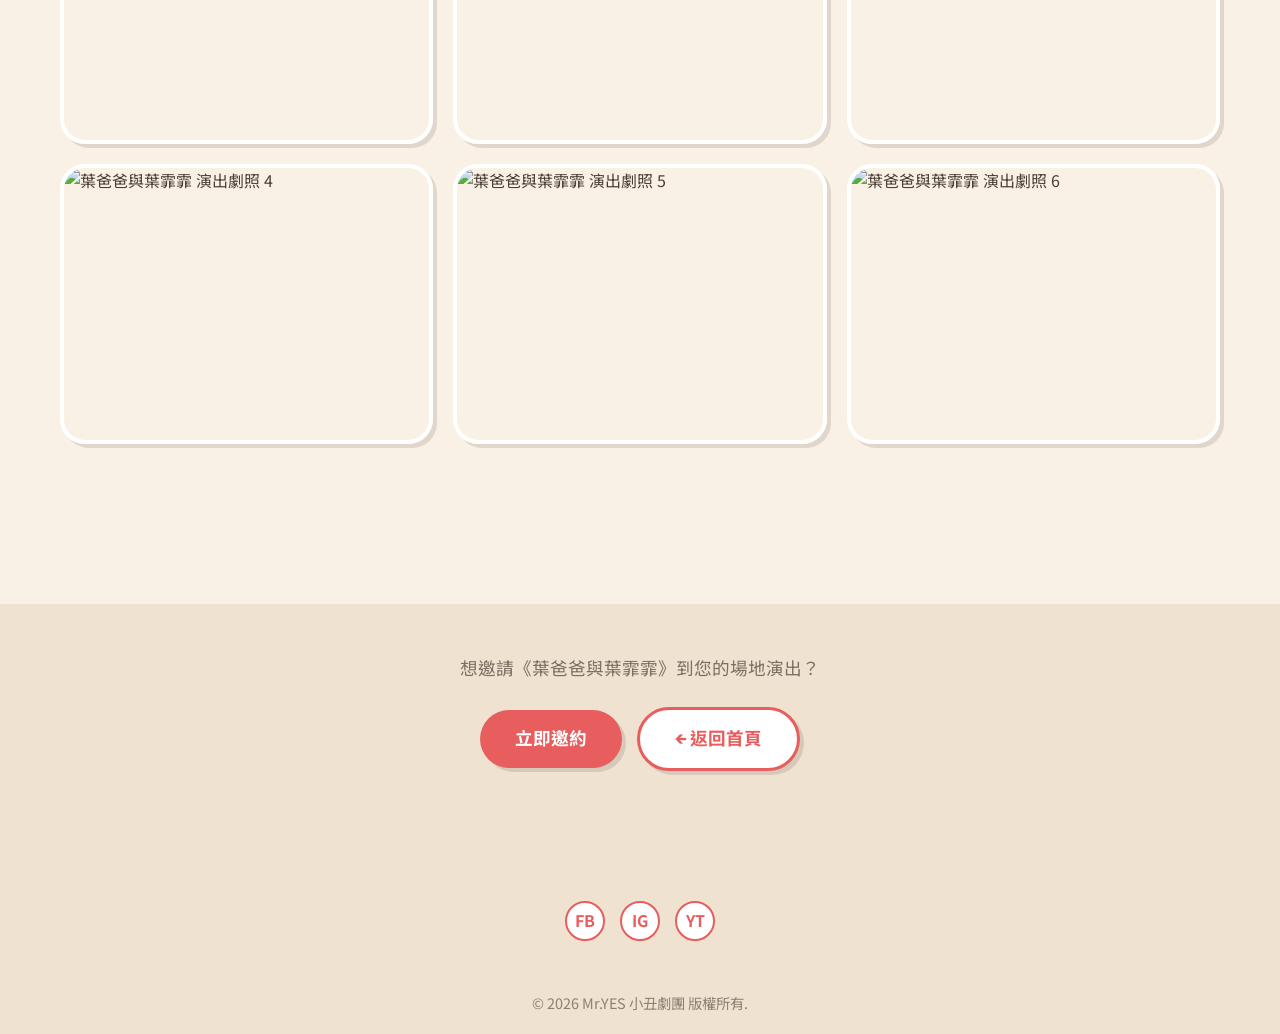
==== commit 1621efd5: "Add files via upload" ====
--- a/yepapa-details.html
+++ b/yepapa-details.html
@@ -229,7 +229,7 @@
             <h1>葉爸爸與<span>葉霏霏</span></h1>
             <p>一齣關於親情、陪伴與成長的馬戲喜劇——笑聲之中，溫情無聲蔓延。</p>
             <div class="cta-wrapper">
-                <a href="https://youtu.be/DWxjYzUXxSg?si=eGP-qQNQg9RpMxKn" target="_blank" class="btn btn-primary">▶ 觀看演出精華</a>
+                <a href="https://drive.google.com/file/d/1Xi02nwdvjc3M_PAHa6FeoaSPrBz-IOeD/view?usp=sharing" target="_blank" class="btn btn-primary">▶ 觀看演出精華</a>
                 <a href="index.html#contact" class="btn btn-outline">邀請演出</a>
             </div>
         </div>
@@ -308,20 +308,29 @@
             <!-- 演出影片 -->
             <h2 class="section-title reveal">演出 <span>精華</span></h2>
             <div class="video-wrapper reveal">
-                <iframe src="https://www.youtube.com/embed/DWxjYzUXxSg" title="葉爸爸與葉霏霏 演出精華" frameborder="0" allow="accelerometer; autoplay; clipboard-write; encrypted-media; gyroscope; picture-in-picture" allowfullscreen></iframe>
+                <iframe src="https://drive.google.com/file/d/1Xi02nwdvjc3M_PAHa6FeoaSPrBz-IOeD/preview" title="葉爸爸與葉霏霏 演出精華" frameborder="0" allow="accelerometer; autoplay; clipboard-write; encrypted-media; gyroscope; picture-in-picture" allowfullscreen></iframe>
             </div>
 
             <!-- 劇照集錦 -->
             <h2 class="section-title reveal">劇照 <span>集錦</span></h2>
             <div class="gallery-grid">
                 <div class="gallery-item reveal">
-                    <img src="圖片/葉爸/001.png" alt="葉爸爸與葉霏霏 演出劇照 1" loading="lazy">
-                </div>
-                <div class="gallery-item reveal" style="transition-delay:0.15s;">
-                    <img src="圖片/葉爸/002.png" alt="葉爸爸與葉霏霏 演出劇照 2" loading="lazy">
+                    <img src="https://lh3.googleusercontent.com/u/0/d/1Bk7Vr_wqfJ5aPGnsdicR4VTwsmdU36DD" alt="葉爸爸與葉霏霏 演出劇照 1" loading="lazy">
+                </div>
+                <div class="gallery-item reveal" style="transition-delay:0.1s;">
+                    <img src="https://lh3.googleusercontent.com/u/0/d/1G_NzLt2s_HWUbqAxKLG1b5cdXhRqCmBE" alt="葉爸爸與葉霏霏 演出劇照 2" loading="lazy">
+                </div>
+                <div class="gallery-item reveal" style="transition-delay:0.2s;">
+                    <img src="https://lh3.googleusercontent.com/u/0/d/11dTEYMUHLymFFAYiCKXYQNxKkHrCS2jH" alt="葉爸爸與葉霏霏 演出劇照 3" loading="lazy">
                 </div>
                 <div class="gallery-item reveal" style="transition-delay:0.3s;">
-                    <img src="圖片/葉爸/01.png" alt="葉爸爸與葉霏霏 演出劇照 3" loading="lazy">
+                    <img src="https://lh3.googleusercontent.com/u/0/d/1bSdyGgpkwp863XmmapfmDPmJ6Sr-OxqP" alt="葉爸爸與葉霏霏 演出劇照 4" loading="lazy">
+                </div>
+                <div class="gallery-item reveal" style="transition-delay:0.4s;">
+                    <img src="https://lh3.googleusercontent.com/u/0/d/1CmrOBB9ZSGeWs0buvRNWPj5ZGidGasgS" alt="葉爸爸與葉霏霏 演出劇照 5" loading="lazy">
+                </div>
+                <div class="gallery-item reveal" style="transition-delay:0.5s;">
+                    <img src="https://lh3.googleusercontent.com/u/0/d/1ZN3UxExP38zH9Uq3aYvBoDCJgafZMY7p" alt="葉爸爸與葉霏霏 演出劇照 6" loading="lazy">
                 </div>
             </div>
         </div>
--- a/css/style.css
+++ b/css/style.css
@@ -166,6 +166,14 @@
     margin-top: 2rem;
 }
 
+/* CTA Button Wrapper */
+.cta-wrapper {
+    display: flex;
+    flex-wrap: wrap;
+    gap: 15px;
+    align-items: center;
+}
+
 /* --- Navbar --- */
 .navbar {
     position: fixed;
@@ -1141,6 +1149,63 @@
 }
 
 /* --- Responsive --- */
+
+/* ===== 平板 (Tablet): 1024px 以下 ===== */
+@media (max-width: 1024px) {
+    .container {
+        padding: 0 24px;
+    }
+
+    .section-padding {
+        padding: 70px 0;
+    }
+
+    .hero-slider-center-wrapper {
+        width: 92%;
+    }
+
+    /* 關於我們、葉爸爸等雙欄 grid 在平板先縮小間距 */
+    .about-grid {
+        gap: 40px;
+    }
+
+    /* 愚公移山三欄改為單欄排列 */
+    .yugong-tricolumn {
+        grid-template-columns: 1fr !important;
+        gap: 20px !important;
+    }
+
+    .yugong-tricolumn > div[style*="aspect-ratio: 3/4"] {
+        aspect-ratio: 16/9 !important;
+        max-height: 320px;
+    }
+
+    /* 服務區塊 */
+    .services-grid {
+        gap: 24px;
+    }
+
+    .service-block {
+        padding: 36px;
+    }
+
+    /* 活動 banner */
+    .event-banner {
+        padding: 40px;
+        gap: 30px;
+    }
+
+    /* 事件標題縮小 */
+    .event-content h2 {
+        font-size: 2.6rem;
+    }
+
+    .section-title {
+        font-size: 2.2rem;
+    }
+}
+
+/* ===== 992px 以下 ===== */
 @media (max-width: 992px) {
 
     .hero-grid,
@@ -1151,8 +1216,17 @@
         grid-template-columns: 1fr;
     }
 
+    .about-grid {
+        grid-template-columns: 1fr;
+        gap: 32px;
+    }
+
+    .about-image-wrapper {
+        height: 360px;
+    }
+
     .event-banner {
-        padding: 40px;
+        padding: 36px;
     }
 
     .contact-info,
@@ -1169,12 +1243,46 @@
     }
 }
 
+/* ===== 手機 (Mobile): 768px 以下 ===== */
 @media (max-width: 768px) {
+
+    html {
+        font-size: 15px;
+    }
+
+    .container {
+        padding: 0 16px;
+    }
+
+    .section-padding {
+        padding: 60px 0;
+    }
+
+    /* --- Navbar --- */
+    .navbar {
+        padding: 12px 0;
+    }
+
+    .navbar .container {
+        padding: 0 16px;
+    }
+
+    /* Logo 圖片縮小 */
+    .brand-logo img {
+        max-height: 80px !important;
+    }
+
+    /* 手機選單按鈕顯示 */
     .mobile-menu-btn {
         display: flex;
         z-index: 1001;
     }
 
+    .mobile-menu-btn span {
+        background: var(--text-main);
+    }
+
+    /* 側滑選單 */
     .nav-links {
         position: fixed;
         top: 0;
@@ -1185,21 +1293,265 @@
         background: var(--dark);
         flex-direction: column;
         justify-content: center;
-        transition: var(--transition);
-        box-shadow: -10px 0 30px rgba(0, 0, 0, 0.5);
+        align-items: center;
+        gap: 20px;
+        transition: right 0.4s cubic-bezier(0.25, 0.8, 0.25, 1);
+        box-shadow: -10px 0 40px rgba(0, 0, 0, 0.15);
+        border-left: 3px dashed var(--secondary);
+        padding: 20px;
+        z-index: 1000;
     }
 
     .nav-links.active {
         right: 0;
     }
 
+    .nav-link {
+        font-size: 1.15rem;
+        width: 100%;
+        text-align: center;
+        padding: 10px 0;
+    }
+
+    /* --- Hero Section --- */
+    .hero {
+        padding-top: 100px;
+        padding-bottom: 30px;
+        min-height: auto;
+        flex-direction: column;
+        justify-content: flex-start;
+        align-items: center;
+        gap: 0;
+    }
+
+    .hero-slider-center-wrapper {
+        width: 96%;
+        border-width: 4px;
+        border-radius: var(--radius-md);
+        position: relative;
+        margin: 0 auto;
+    }
+
+    /* Hero 底部按鈕移出幻燈片外，顯示在下方 */
+    .hero-center-cta {
+        position: static;
+        transform: none;
+        justify-content: center;
+        margin-top: 20px;
+        flex-wrap: wrap;
+        gap: 12px;
+        padding-bottom: 20px;
+    }
+
+    /* 貼紙隱藏，避免擋內容 */
+    .hero-sticker {
+        display: none;
+    }
+
+    /* 跑馬燈文字縮小 */
+    .hero-marquee-content {
+        font-size: 0.9rem;
+    }
+
+    /* --- Section Titles --- */
+    .section-title {
+        font-size: 1.9rem;
+        margin-bottom: 30px;
+    }
+
+    /* --- About Section --- */
+    .about-grid {
+        grid-template-columns: 1fr !important;
+        gap: 28px;
+    }
+
+    .about-image-wrapper {
+        height: 280px;
+        min-height: 260px !important;
+    }
+
+    .about-text p {
+        font-size: 1rem;
+    }
+
+    /* 歷年演出左圖在手機隱藏，節省空間 */
+    .about-grid .about-image-wrapper.reveal-left {
+        display: none;
+    }
+
+    /* --- 葉爸爸 / 三隻青蛙 / 愚公移山 --- */
+    /* 三隻青蛙 event-banner */
+    .event-banner {
+        padding: 24px 16px;
+        border-radius: var(--radius-md);
+        gap: 20px;
+    }
+
+    .event-content h2 {
+        font-size: 2rem;
+    }
+
+    /* 三隻青蛙標題圖片 */
+    .event-banner img[src*="青蛙"] {
+        width: 100% !important;
+    }
+
+    /* 愚公移山三欄 → 單欄 */
+    .yugong-tricolumn {
+        grid-template-columns: 1fr !important;
+        gap: 20px !important;
+        margin: 30px 0 !important;
+    }
+
+    /* 左右照片在手機改為橫向比例 */
+    .yugong-tricolumn > div[style*="aspect-ratio: 3/4"] {
+        aspect-ratio: 16/9 !important;
+        max-height: 240px;
+    }
+
+    /* --- 服務區塊 --- */
     .services-grid {
         grid-template-columns: 1fr;
+        gap: 24px;
+    }
+
+    .service-block {
+        padding: 30px 20px;
+    }
+
+    .service-block h3 {
+        font-size: 1.6rem;
+    }
+
+    /* --- 按鈕 --- */
+    .btn {
+        padding: 12px 24px;
+        font-size: 1rem;
+    }
+
+    .cta-wrapper {
+        gap: 10px;
+    }
+
+    /* --- 聯絡區段 --- */
+    .contact-info,
+    .contact-form-wrapper {
+        padding: 30px 20px;
+    }
+
+    .contact-info h2 {
+        font-size: 2rem;
+    }
+
+    /* --- 頁尾 --- */
+    footer {
+        padding: 50px 0 0;
     }
 
     .footer-content {
         flex-direction: column;
-        gap: 30px;
+        gap: 24px;
+        align-items: center;
+        text-align: center;
+    }
+
+    .social-links {
+        justify-content: center;
+    }
+
+    /* --- 浮動音樂按鈕下移 --- */
+    .music-toggle-btn {
+        bottom: 20px;
+        right: 16px;
+        width: 50px;
+        height: 50px;
+        font-size: 1.2rem;
+    }
+}
+
+/* ===== 小型手機: 480px 以下 ===== */
+@media (max-width: 480px) {
+
+    html {
+        font-size: 14px;
+    }
+
+    .section-padding {
+        padding: 50px 0;
+    }
+
+    /* Logo 再縮小 */
+    .brand-logo img {
+        max-height: 60px !important;
+    }
+
+    /* Hero */
+    .hero {
+        padding-top: 80px;
+    }
+
+    .hero-slider-center-wrapper {
+        width: 100%;
+        border-radius: var(--radius-sm);
+        border-width: 3px;
+    }
+
+    .hero-center-cta {
+        flex-direction: column;
+        align-items: center;
+    }
+
+    .hero-center-cta .btn {
+        width: 80%;
+        text-align: center;
+    }
+
+    /* 標題 */
+    .section-title {
+        font-size: 1.6rem;
+    }
+
+    /* 關於我們 */
+    .about-image-wrapper {
+        height: 220px;
+    }
+
+    /* 三隻青蛙 event-banner */
+    .event-banner {
+        padding: 18px 12px;
+        border-radius: var(--radius-sm);
+    }
+
+    .event-content h2 {
+        font-size: 1.7rem;
+    }
+
+    /* 服務區塊 */
+    .service-block {
+        padding: 24px 16px;
+    }
+
+    .icon-wrapper {
+        font-size: 3rem;
+    }
+
+    /* 聯絡按鈕 (LINE) */
+    a[href="#"].btn-primary[style*="#06C755"] {
+        font-size: 1.1rem !important;
+        padding: 16px 28px !important;
+    }
+
+    /* 聯絡資訊橫向排列改為縱向 */
+    div[style*="justify-content: center"][style*="gap: 40px"] {
+        flex-direction: column !important;
+        gap: 20px !important;
+        align-items: center;
+    }
+
+    /* 頁尾 banner 圖片 */
+    .footer-banner-full img {
+        min-height: 120px;
+        object-fit: cover;
     }
 }
 
